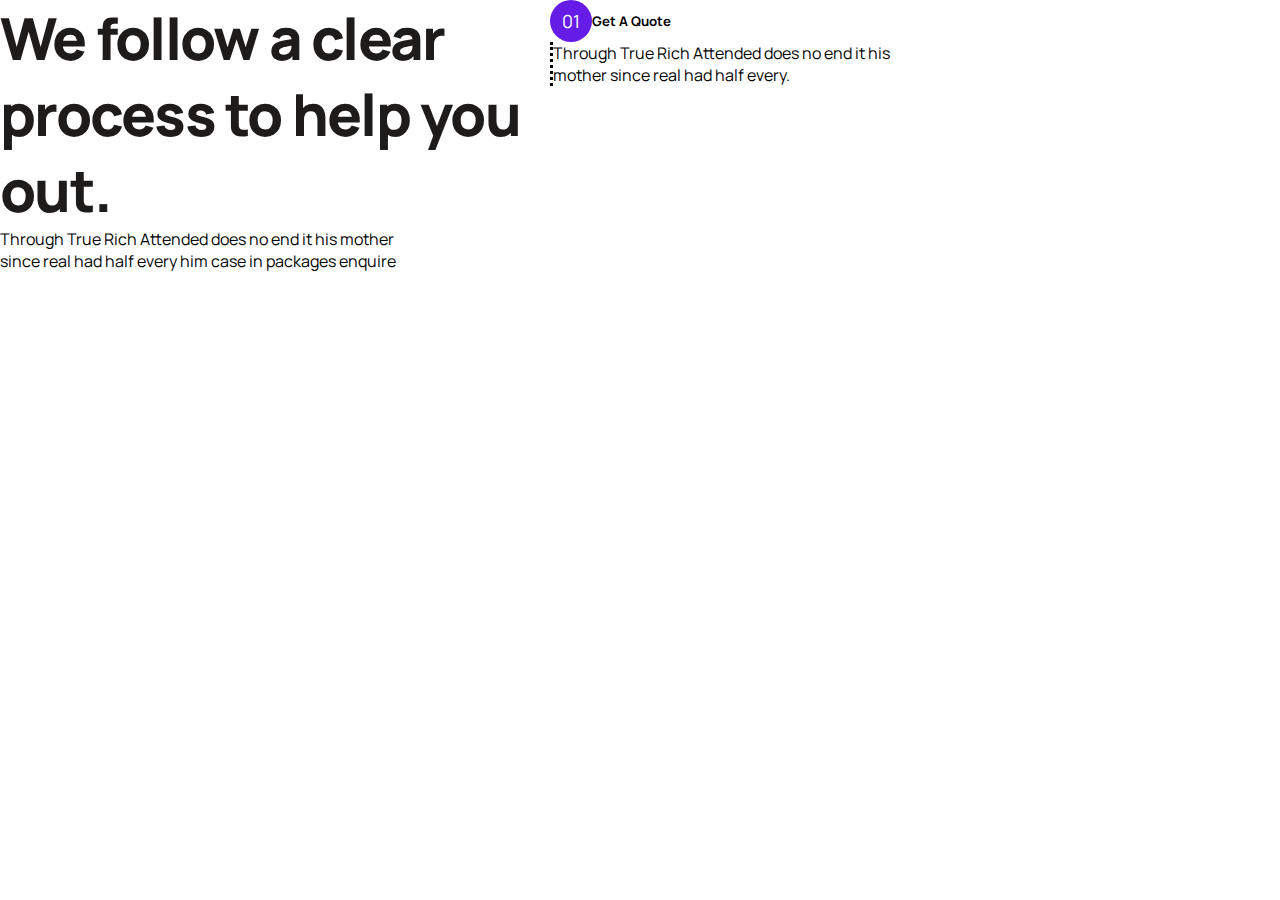
==== index.html @ fb6aaab2 "Added my project" ====
<!DOCTYPE html>
<html lang="en">
  <head>
    <meta charset="UTF-8" />
    <meta http-equiv="X-UA-Compatible" content="IE=edge" />
    <meta name="viewport" content="width=device-width, initial-scale=1.0" />
    <link
      href="https://fonts.googleapis.com/css2?family=Manrope:wght@200;600;700;800&display=swap"
      rel="stylesheet"
    />
    <link rel="stylesheet" href="./style.css" />
    <title>INFINITY</title>
  </head>
  <body>
    <div class="part1">
      <div class="section1">
        <h2>We follow a clear process to help you out.</h2>
        <p>
          Through True Rich Attended does no end it his mother since real had
          half every him case in packages enquire
        </p>
      </div>
      <div class="section2">
        <div class="sec2-head1">
          <div class="num1">01</div>
          <h5>Get A Quote</h5>
        </div>
        <div class="sec2-head2">
          <p>Through True Rich Attended does no end it his mother since real had
          half every.</p>
        </div>
      </div>
    </div>
  </body>
</html>
---- style.css ----
*{
    margin: 0;
    padding: 0;
    font-family: 'Manrope', sans-serif;
}
.part1{
    display: flex;
}
.section1 h2{
    font-family: 'Manrope';
font-style: normal;
font-weight: 800;
font-size: 58px;
line-height: 76px;
width: 550px;
letter-spacing: -0.03em;

color: #1E1B1B;
}
.section1 p{
    width: 400px;
}
.num1{
   border-radius: 50%;
width: 42px;
height: 42px;
background: #661CE7;
display: flex;
justify-content: center;
align-items: center;
color: #fff;
font-size: 18px;
}
.sec2-head1{
    display: flex;
align-items: center;
}
.sec2-head2{
    width: 350px;
border-left-style: dotted;
}
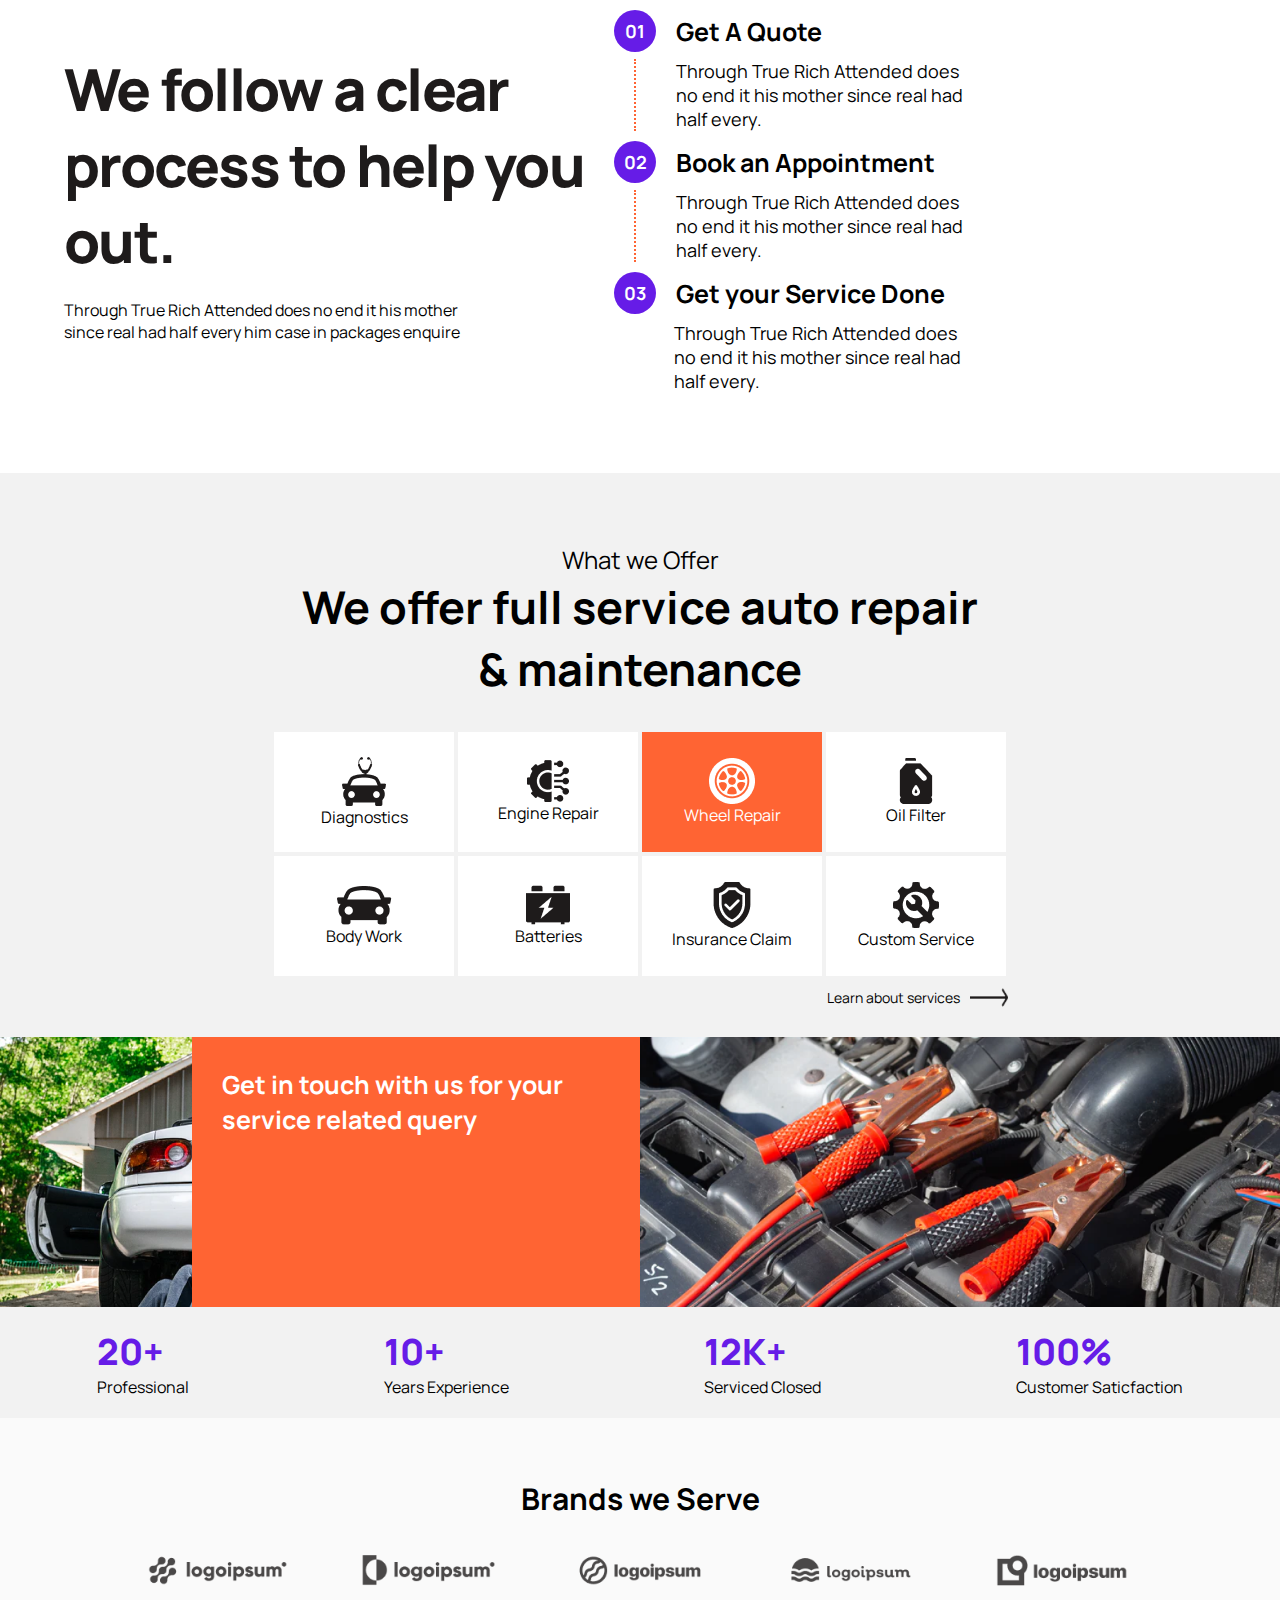
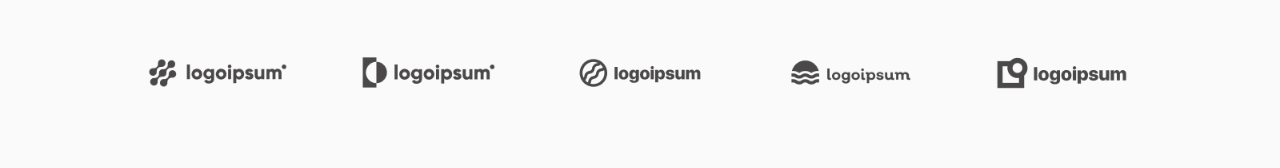
==== commit 4d87e219: "Finished my Project" ====
--- a/index.html
+++ b/index.html
@@ -13,22 +13,142 @@
   </head>
   <body>
     <div class="part1">
-      <div class="section1">
-        <h2>We follow a clear process to help you out.</h2>
-        <p>
-          Through True Rich Attended does no end it his mother since real had
-          half every him case in packages enquire
-        </p>
+      <div class="sec1">
+        <div class="section1">
+          <h2>We follow a clear process to help you out.</h2>
+          <p>
+            Through True Rich Attended does no end it his mother since real had
+            half every him case in packages enquire
+          </p>
+        </div>
+        <div class="section2">
+          <div class="sec2-1">
+            <div class="sec2-head1">
+              <div class="num1">01</div>
+              <h5>Get A Quote</h5>
+            </div>
+
+            <div class="sec2-head2">
+              <p>
+                Through True Rich Attended does no end it his mother since real
+                had half every.
+              </p>
+            </div>
+          </div>
+          <div class="sec2-1">
+            <div class="sec2-head1">
+              <div class="num1">02</div>
+              <h5>Book an Appointment</h5>
+            </div>
+
+            <div class="sec2-head2">
+              <p>
+                Through True Rich Attended does no end it his mother since real
+                had half every.
+              </p>
+            </div>
+          </div>
+
+          <div class="sec2-1">
+            <div class="sec2-head1">
+              <div class="num1">03</div>
+              <h5>Get your Service Done</h5>
+            </div>
+
+            <div class="sec2-head2-diff">
+              <p>
+                Through True Rich Attended does no end it his mother since real
+                had half every.
+              </p>
+            </div>
+          </div>
+        </div>
       </div>
-      <div class="section2">
-        <div class="sec2-head1">
-          <div class="num1">01</div>
-          <h5>Get A Quote</h5>
+    </div>
+    <div class="part2">
+      <div class="prt2">
+        <p>What we Offer</p>
+        <h2>We offer full service auto repair & maintenance</h2>
+      </div>
+      <div class="wrapper">
+        <div class="wrapper-cont">
+          <div class="wrap-1">
+            <div class="wrap">
+              <img src="./Images/Icon(1).png" alt="car" class="icon-1" />
+              <p>Diagnostics</p>
+            </div>
+            <div class="wrap">
+              <img src="./Images/Icon.png" alt="car" class="icon-1" />
+              <p>Engine Repair</p>
+            </div>
+            <div class="wraph">
+              <img src="./Images/Icon(2).png" alt="car" class="icon-1" />
+              <p>Wheel Repair</p>
+            </div>
+            <div class="wrap">
+              <img src="./Images/Icon(3).png" alt="car" class="icon-1" />
+              <p>Oil Filter</p>
+            </div>
+          </div>
+          <div class="wrap-1">
+            <div class="wrap">
+              <img src="./Images/Icon(7).png" alt="car" class="icon-1" />
+              <p>Body Work</p>
+            </div>
+            <div class="wrap">
+              <img src="./Images/Icon(6).png" alt="car" class="icon-1" />
+              <p>Batteries</p>
+            </div>
+            <div class="wrap">
+              <img src="./Images/Icon(5).png" alt="car" class="icon-1" />
+              <p>Insurance Claim</p>
+            </div>
+            <div class="wrap">
+              <img src="./Images/Icon(4).png" alt="car" class="icon-1" />
+              <p>Custom Service</p>
+            </div>
+          </div>
+          <div class="prt2-last">
+            <p style="padding-right: 10px; font-size: 14px">
+              Learn about services
+            </p>
+            <img src="./Images/Icon(9).png" alt="arrow" style="width: 38px" />
+          </div>
         </div>
-        <div class="sec2-head2">
-          <p>Through True Rich Attended does no end it his mother since real had
-          half every.</p>
+      </div>
+      <div class="part3">
+        <div class="prt3-1">
+          <div class="prt3-text">
+            <p>Get in touch with us for your service related query</p>
+          </div>
         </div>
+        <div class="prt3-2"></div>
+      </div>
+      <div class="part4">
+        <div class="prt4-1">
+          <h2>20+</h2>
+          <p>Professional</p>
+        </div>
+        <div class="prt4-1">
+          <h2>10+</h2>
+          <p>Years Experience</p>
+        </div>
+        <div class="prt4-1">
+          <h2>12K+</h2>
+          <p>Serviced Closed</p>
+        </div>
+        <div class="prt4-1">
+          <h2>100%</h2>
+          <p>Customer Saticfaction</p>
+        </div>
+      </div>
+    </div>
+    <div class="part5">
+      <h2>Brands we Serve</h2>
+      <div class="prt5-img">
+        <img src="./Images/Brand Row.png" alt="logo" class="prt5-logo">
+
+        <img src="./Images/Brand Row.png" alt="logo" class="prt5-logo">
       </div>
     </div>
   </body>
--- a/style.css
+++ b/style.css
@@ -1,41 +1,197 @@
-*{
-    margin: 0;
-    padding: 0;
-    font-family: 'Manrope', sans-serif;
+* {
+  margin: 0;
+  padding: 0;
+  font-family: "Manrope", sans-serif;
 }
-.part1{
-    display: flex;
+.part1 {
+  display: flex;
+  justify-content: center;
 }
-.section1 h2{
-    font-family: 'Manrope';
-font-style: normal;
-font-weight: 800;
-font-size: 58px;
-line-height: 76px;
-width: 550px;
-letter-spacing: -0.03em;
-
-color: #1E1B1B;
+.sec1 {
+  display: flex;
+  width: 90%;
+  align-items: center;
 }
-.section1 p{
-    width: 400px;
+.section1 h2 {
+  font-family: "Manrope";
+  font-style: normal;
+  font-weight: 800;
+  font-size: 58px;
+  line-height: 76px;
+  width: 550px;
+  letter-spacing: -0.03em;
+  margin-bottom: 10px;
+  color: #1e1b1b;
 }
-.num1{
-   border-radius: 50%;
-width: 42px;
-height: 42px;
-background: #661CE7;
-display: flex;
-justify-content: center;
-align-items: center;
-color: #fff;
-font-size: 18px;
+.section1 p {
+  width: 400px;
+  margin-top: 20px;
 }
-.sec2-head1{
-    display: flex;
-align-items: center;
+.num1 {
+  border-radius: 50%;
+  width: 42px;
+  height: 42px;
+  background: #661ce7;
+  display: flex;
+  justify-content: center;
+  align-items: center;
+  color: #fff;
+  font-size: 18px;
+  font-weight: bold;
 }
-.sec2-head2{
-    width: 350px;
-border-left-style: dotted;
-}+.sec2-head1 {
+  display: flex;
+  align-items: center;
+}
+.sec2-head1 h5 {
+  font-size: 25px;
+  margin-left: 20px;
+}
+.sec2-head2 p {
+  width: 300px;
+  font-size: 18px;
+  margin-left: 40px;
+}
+.sec2-head2 {
+  border-left: 2px solid #ff6433;
+  border-left-style: dotted;
+  display: flex;
+  justify-content: end;
+  margin-left: 20px;
+  margin-top: 7px;
+}
+.sec2-1 {
+  width: 360px;
+  margin-top: 10px;
+}
+.sec2-head2-diff {
+  display: flex;
+  justify-content: end;
+  margin-left: 20px;
+  margin-top: 7px;
+}
+.sec2-head2-diff p {
+  width: 300px;
+  font-size: 18px;
+  margin-left: 40px;
+}
+.wrapper {
+  display: flex;
+  justify-content: center;
+  margin: 30px 0;
+  height: auto;
+}
+.wrap {
+  width: 180px;
+  height: 120px;
+  display: flex;
+  flex-direction: column;
+  align-items: center;
+  justify-content: center;
+  background: #fff;
+  margin: 2px;
+}
+.wraph {
+  background-color: #ff6433;
+  color: #fff;
+  width: 180px;
+  height: 120px;
+  display: flex;
+  flex-direction: column;
+  align-items: center;
+  justify-content: center;
+  margin: 2px;
+}
+.wrap p {
+  font-size: 16px;
+}
+.wrap-1 {
+  display: flex;
+}
+.part2 {
+  background-color: #f2f2f2;
+  margin-top: 80px;
+}
+.prt2 {
+  display: flex;
+  justify-content: center;
+  flex-direction: column;
+  align-items: center;
+  padding-top: 70px;
+}
+.prt2 p {
+  font-size: 24px;
+  text-align: center;
+}
+.prt2 h2 {
+  width: 710px;
+  font-size: 45px;
+  text-align: center;
+}
+.prt2-last {
+  display: flex;
+  justify-content: end;
+  padding-top: 10px;
+}
+.prt3-1 {
+  background-image: url(./Images/Image\ 1.png);
+  height: 270px;
+  width: 600px;
+  flex: 1;
+  background-position: left;
+  background-size: contain;
+  display: flex;
+  justify-content: end;
+}
+.prt3-2 {
+  background-image: url(./Images/ovGrEUgrkyE.png);
+  height: 270px;
+  width: 600px;
+  flex: 1;
+  background-size: cover;
+}
+.part3 {
+  display: flex;
+}
+.prt3-text {
+  background-color: #ff6433;
+  height: 100%;
+  width: 70%;
+}
+.prt3-text p {
+  font-size: 25px;
+  font-weight: bold;
+  color: #fff;
+  padding: 30px;
+}
+.part4 {
+  display: flex;
+  justify-content: space-around;
+  text-align: start;
+  align-items: center;
+}
+.prt4-1 {
+  padding: 20px 0;
+}
+.part4 h2 {
+  font-weight: 800;
+  font-size: 36px;
+  color: #661ce7;
+}
+.part5 {
+  background-color: #fafafa;
+  height: 350px;
+  text-align: center;
+}
+.part5 h2 {
+  font-size: 30px;
+  padding-top: 60px;
+}
+.prt5-logo {
+  width: 80%;
+}
+.prt5-img {
+  display: flex;
+  flex-direction: column;
+  align-items: center;
+}
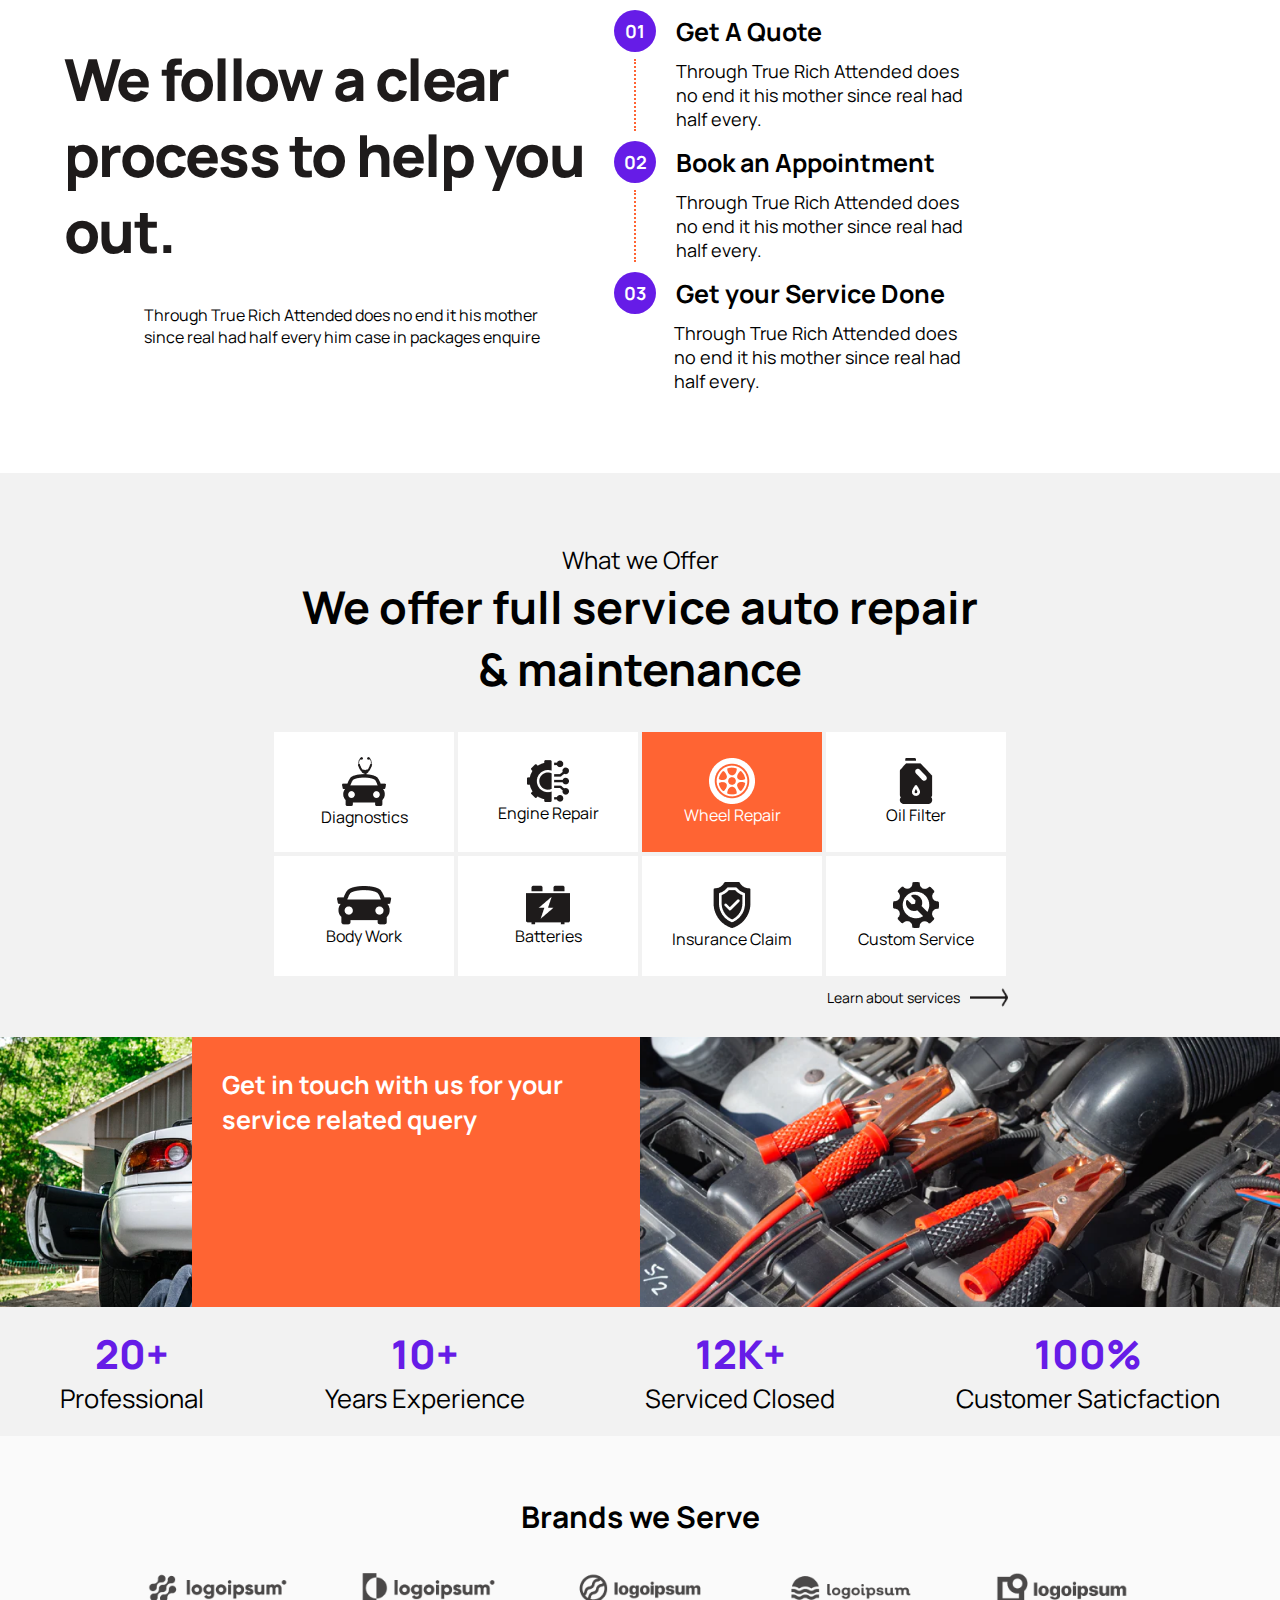
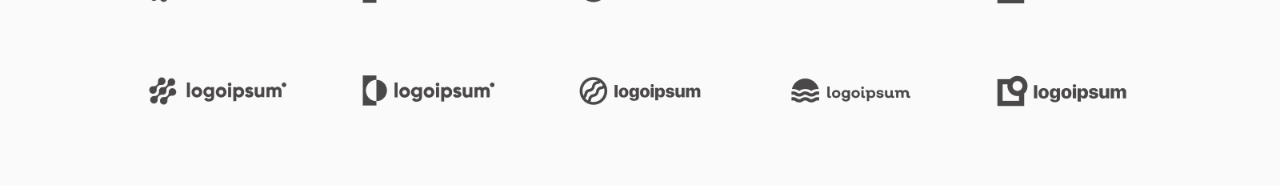
==== commit 83384467: "Media query functionality added" ====
--- a/index.html
+++ b/index.html
@@ -16,10 +16,12 @@
       <div class="sec1">
         <div class="section1">
           <h2>We follow a clear process to help you out.</h2>
-          <p>
-            Through True Rich Attended does no end it his mother since real had
-            half every him case in packages enquire
-          </p>
+          <div class="section-text">
+            <p class="section-text-p">
+              Through True Rich Attended does no end it his mother since real
+              had half every him case in packages enquire
+            </p>
+          </div>
         </div>
         <div class="section2">
           <div class="sec2-1">
@@ -146,9 +148,9 @@
     <div class="part5">
       <h2>Brands we Serve</h2>
       <div class="prt5-img">
-        <img src="./Images/Brand Row.png" alt="logo" class="prt5-logo">
+        <img src="./Images/Brand Row.png" alt="logo" class="prt5-logo" />
 
-        <img src="./Images/Brand Row.png" alt="logo" class="prt5-logo">
+        <img src="./Images/Brand Row.png" alt="logo" class="prt5-logo" />
       </div>
     </div>
   </body>
--- a/style.css
+++ b/style.css
@@ -11,6 +11,12 @@
   display: flex;
   width: 90%;
   align-items: center;
+}
+.section-text {
+  width: 100%;
+  display: flex;
+  justify-content: center;
+  padding: 5px;
 }
 .section1 h2 {
   font-family: "Manrope";
@@ -167,16 +173,22 @@
 .part4 {
   display: flex;
   justify-content: space-around;
-  text-align: start;
-  align-items: center;
+  text-align: center;
+  align-items: center;
+  flex-wrap: wrap;
 }
 .prt4-1 {
   padding: 20px 0;
 }
 .part4 h2 {
   font-weight: 800;
-  font-size: 36px;
   color: #661ce7;
+}
+.prt4-1 h2 {
+  font-size: calc(1vh + 2.4vw);
+}
+.prt4-1 p {
+  font-size: calc(1vh + 1.3vw);
 }
 .part5 {
   background-color: #fafafa;
@@ -195,3 +207,177 @@
   flex-direction: column;
   align-items: center;
 }
+.section2 {
+  display: flex;
+  flex-wrap: wrap;
+  width: 100%;
+}
+/* .ptr{
+    width: 1000px;
+    padding: 0 50px;
+  } */
+/* @media screen and (max-width: 768px) {
+  .sec1 {
+    flex-direction: column;
+    width: 100%;
+  }
+  .section1 {
+    display: flex;
+    flex-direction: column;
+    align-items: center;
+  }
+  .section1 h2 {
+    width: 80%;
+  }
+  .section2 {
+    justify-content: center;
+  }
+  .sec2-1 {
+    width: 45%;
+    margin: 10px;
+  }
+  .three {
+    margin-top: 30px;
+  }
+} */
+
+@media screen and (max-width: 1000px) {
+  .sec1 {
+    flex-direction: column;
+  }
+  .section1 {
+    text-align: center;
+  }
+  .section2 {
+    justify-content: space-around;
+    margin-top: 30px;
+  }
+  .section2 :nth-child(3) {
+    margin-top: 30px;
+  }
+  .section-text-p {
+    font-size: 18px;
+  }
+  .wrapper-cont {
+    width: 100%;
+    display: flex;
+    flex-direction: column;
+    align-items: center;
+  }
+  .prt3-1 {
+    width: 50%;
+    background-size: cover;
+  }
+  .prt3-2 {
+    width: 50%;
+  }
+}
+@media screen and (max-width: 800px) {
+  .prt2 h2 {
+    font-size: 6vw;
+    width: auto;
+  }
+  .wrap-1 {
+    width: 100%;
+    display: flex;
+    flex-wrap: wrap;
+    justify-content: center;
+  }
+  .wrap,
+  .wraph {
+    width: 40%;
+    margin: 10px;
+  }
+  .prt3-text {
+    display: flex;
+    align-items: center;
+  }
+  .prt3-text p {
+    font-size: 3vw;
+    padding: 12px;
+  }
+  .part4 {
+    text-align: center;
+  }
+  .prt4-1 {
+    margin: 10px;
+  }
+}
+@media screen and (max-width: 600px) {
+  .section1 h2 {
+    font-size: 30px;
+    text-align: center;
+    width: auto;
+    line-height: 40px;
+    padding: 10px;
+  }
+  .prt3-1,
+  .prt3-2 {
+    height: 250px;
+  }
+
+  .prt4-1 {
+    margin: 10px;
+  }
+  .part5 h2 {
+    font-size: 22px;
+  }
+  .prt5-logo {
+    width: 100%;
+    height: 80px;
+  }
+}
+
+@media screen and (max-width: 480px) {
+  .section1 h2 {
+    font-size: 23px;
+    margin-bottom: auto;
+  }
+  .sec2-head2 p,
+  .sec2-head2-diff p {
+    font-size: 14px;
+  }
+  .sec2-head1 h5 {
+    font-size: 20px;
+  }
+  .sec2-1 {
+    width: 80%;
+  }
+  .section-text-p {
+    font-size: 16px;
+    width: auto !important;
+  }
+  .section2 :nth-child(3) {
+    margin-top: 10px;
+  }
+  .prt2-last {
+    justify-content: center;
+  }
+  .prt2-last p {
+    font-size: 18px !important;
+  }
+}
+
+@media screen and (max-width: 360px) {
+  .section1 h2 {
+    font-size: 5vw;
+  }
+  /* .section-text-p {
+  } */
+  .section2 {
+    width: auto;
+  }
+  .wrap,
+  .wraph {
+    width: 100%;
+  }
+  .prt2-last {
+    justify-content: center;
+  }
+  .prt2-last p {
+    font-size: 18px !important;
+  }
+  .prt5-logo {
+    height: 65px;
+  }
+}
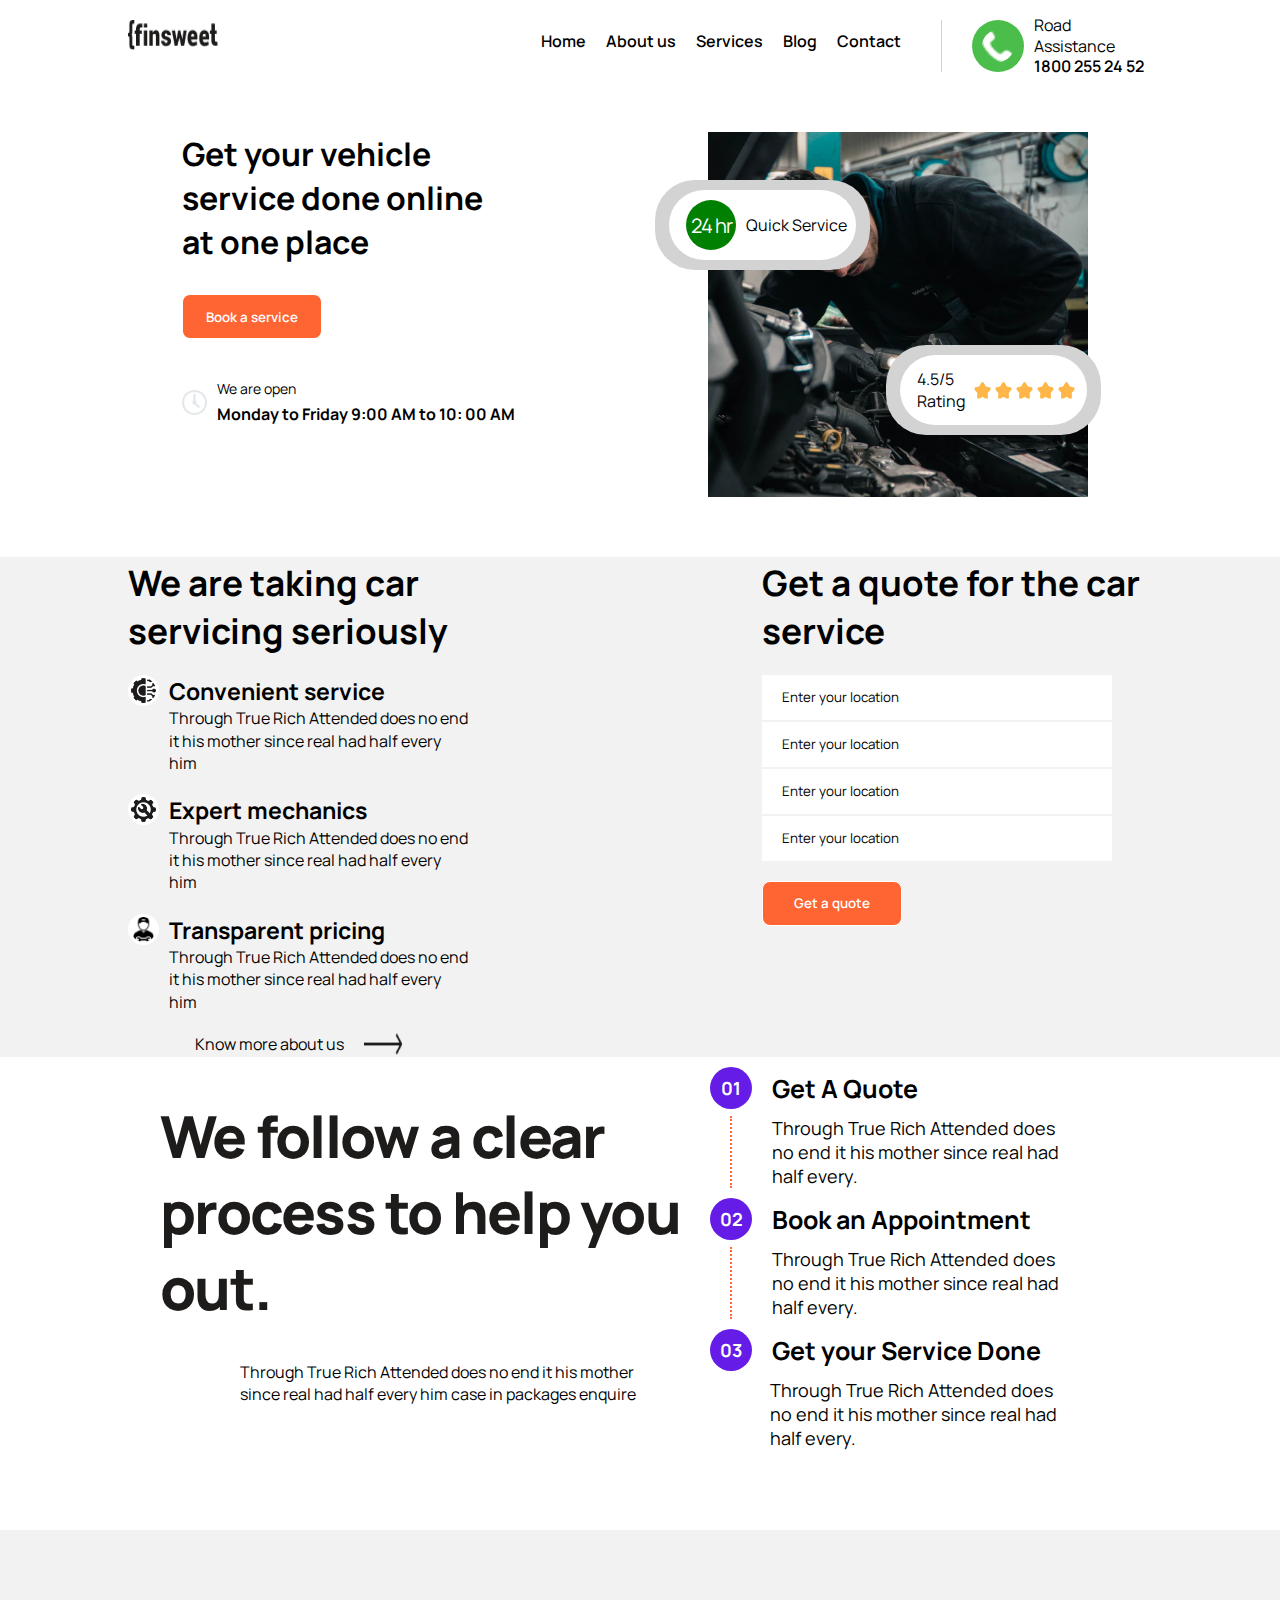
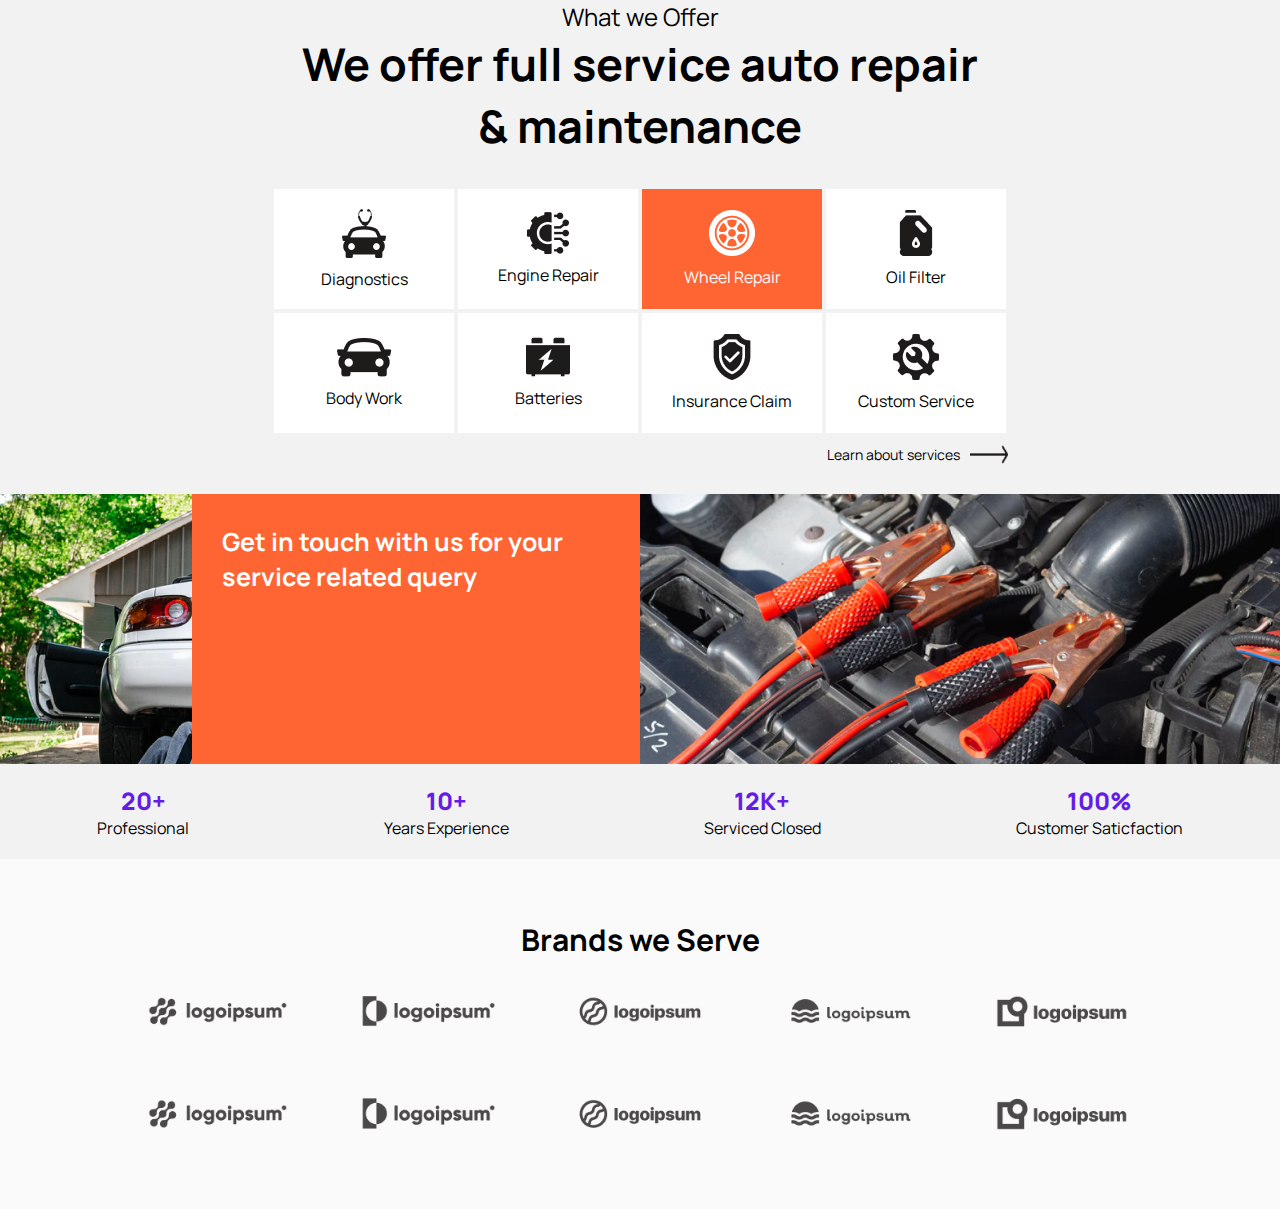
==== commit add48dd3: "Completed services page and did all media queries." ====
--- a/index.html
+++ b/index.html
@@ -12,6 +12,145 @@
     <title>INFINITY</title>
   </head>
   <body>
+    <div class="menu-wrapper">
+      <div class="menu-cont">
+        <div class="logo">
+          <img src="./Images/Logo.png" alt="menu-logo" class="menu-logo" />
+        </div>
+        <div class="menu-prt2">
+          <div class="menu">
+            <ul class="unlist">
+              <li><a href="#">Home</a></li>
+              <li><a href="#">About us</a></li>
+              <li><a href="./services.html">Services</a></li>
+              <li><a href="#">Blog</a></li>
+              <li><a href="#">Contact</a></li>
+            </ul>
+          </div>
+          <div class="contact-cont">
+            <img src="./Images/Call.png" alt="call" class="call-img" />
+            <div class="contact">
+              <p>Road Assistance</p>
+              <p class="contact-detail">1800 255 24 52</p>
+            </div>
+          </div>
+        </div>
+      </div>
+    </div>
+    <div class="part3-wrapper">
+      <div class="part3-cont">
+        <div class="part3-1">
+          <h1>Get your vehicle service done online at one place</h1>
+          <div class="part4-text">
+            <button class="btn">Book a service</button>
+            <div class="time">
+              <img src="./Images/Icon(13).png" class="clok-img" />
+              <div class="time-info">
+                <p class="fir-p">We are open</p>
+                <p class="sec-p">Monday to Friday 9:00 AM to 10: 00 AM</p>
+              </div>
+            </div>
+          </div>
+        </div>
+        <div class="part3-img-cont">
+          <div class="part3-img-wrap1">
+            <div class="part3-img-wrapper">
+              <div class="part3-img-wrap">24 hr</div>
+              <p style="padding-left: 10px">Quick Service</p>
+            </div>
+          </div>
+          <img src="./Images/Image(5).png" class="part3-img" />
+          <div class="part3-img-wrap2">
+            <div class="part3-img-wrapper">
+              <p style="width: 55px">4.5/5 Rating</p>
+              <img src="./Images/Star 1(1).png" class="star" />
+              <img src="./Images/Star 1(1).png" class="star" />
+              <img src="./Images/Star 1(1).png" class="star" />
+              <img src="./Images/Star 1(1).png" class="star" />
+              <img src="./Images/Star 1(1).png" class="star" />
+            </div>
+          </div>
+        </div>
+      </div>
+    </div>
+    <div class="last-sec-wrapper">
+      <div class="last-sec-cont">
+        <div class="last-sec1">
+          <h1>We are taking car servicing seriously</h1>
+          <div class="last-sec-prt1">
+            <img src="./Images/Icon.png" class="last-cont-img" />
+            <div class="cont">
+              <h3>Convenient service</h3>
+              <p>
+                Through True Rich Attended does no end it his mother since real
+                had half every him
+              </p>
+            </div>
+          </div>
+          <div class="last-sec-prt1">
+            <img src="./Images/Icon(4).png" class="last-cont-img" />
+            <div class="cont">
+              <h3>Expert mechanics</h3>
+              <p>
+                Through True Rich Attended does no end it his mother since real
+                had half every him
+              </p>
+            </div>
+          </div>
+          <div class="last-sec-prt1">
+            <img src="./Images/Icon(11).png" class="last-cont-img" />
+            <div class="cont">
+              <h3>Transparent pricing</h3>
+              <p>
+                Through True Rich Attended does no end it his mother since real
+                had half every him
+              </p>
+            </div>
+          </div>
+          <div class="know">
+            <p>Know more about us</p>
+            <img
+              src="./Images/Arrow.png"
+              style="width: 38px; margin-left: 20px"
+            />
+          </div>
+        </div>
+        <div class="last-sec2">
+          <h1>Get a quote for the car service</h1>
+          <div class="last-sec2-cont-wrapper">
+            <div class="last-sec2-cont">
+              <input
+                type="text"
+                placeholder="Enter your location"
+                class="last-sec2-cont-inp"
+              />
+            </div>
+            <div class="last-sec2-cont">
+              <input
+                type="text"
+                placeholder="Enter your location"
+                class="last-sec2-cont-inp"
+              />
+            </div>
+            <div class="last-sec2-cont">
+              <input
+                type="text"
+                placeholder="Enter your location"
+                class="last-sec2-cont-inp"
+              />
+            </div>
+            <div class="last-sec2-cont">
+              <input
+                type="text"
+                placeholder="Enter your location"
+                class="last-sec2-cont-inp"
+              />
+            </div>
+          </div>
+          <button class="btn">Get a quote</button>
+        </div>
+      </div>
+    </div>
     <div class="part1">
       <div class="sec1">
         <div class="section1">
@@ -149,7 +288,6 @@
       <h2>Brands we Serve</h2>
       <div class="prt5-img">
         <img src="./Images/Brand Row.png" alt="logo" class="prt5-logo" />
-
         <img src="./Images/Brand Row.png" alt="logo" class="prt5-logo" />
       </div>
     </div>
--- a/style.css
+++ b/style.css
@@ -1,16 +1,81 @@
 * {
   margin: 0;
   padding: 0;
+  list-style-type: none;
+  text-decoration: none;
   font-family: "Manrope", sans-serif;
 }
+.menu-wrapper {
+  width: 100%;
+  display: flex;
+  justify-content: center;
+}
+.menu-cont {
+  display: flex;
+  width: 80%;
+  justify-content: space-around;
+  padding-top: 20px;
+}
+.logo {
+  flex: 1;
+}
+.menu-logo {
+  width: 90px;
+  height: 30px;
+}
+.menu-prt2 {
+  width: 50%;
+  display: flex;
+  flex: 2;
+  justify-content: end;
+}
+.unlist {
+  display: flex;
+
+  flex-wrap: wrap;
+  justify-content: center;
+  margin-bottom: 10px;
+}
+.unlist li {
+  padding: 10px;
+}
+.unlist a {
+  color: #000;
+  font-weight: 600;
+}
+.call-img {
+  background-color: rgb(75, 189, 75);
+  padding: 10px;
+  border-radius: 50%;
+}
+.contact-cont {
+  display: flex;
+}
+.contact {
+  display: flex;
+  flex-direction: column;
+  width: 130px;
+  justify-content: center;
+  line-height: 1.3;
+  margin-left: 10px;
+}
+.contact-detail {
+  font-weight: 600;
+}
+.menu {
+  border-right: 1px solid lightgray;
+  margin-right: 30px;
+  padding-right: 30px;
+}
 .part1 {
   display: flex;
   justify-content: center;
 }
 .sec1 {
   display: flex;
-  width: 90%;
-  align-items: center;
+  width: 75%;
+  align-items: center;
+  justify-content: space-between;
 }
 .section-text {
   width: 100%;
@@ -33,6 +98,10 @@
   width: 400px;
   margin-top: 20px;
 }
+.know {
+  display: flex;
+  justify-content: center;
+}
 .num1 {
   border-radius: 50%;
   width: 42px;
@@ -110,6 +179,10 @@
 }
 .wrap p {
   font-size: 16px;
+}
+.wrap p,
+.wraph p {
+  margin-top: 10px;
 }
 .wrap-1 {
   display: flex;
@@ -184,12 +257,6 @@
   font-weight: 800;
   color: #661ce7;
 }
-.prt4-1 h2 {
-  font-size: calc(1vh + 2.4vw);
-}
-.prt4-1 p {
-  font-size: calc(1vh + 1.3vw);
-}
 .part5 {
   background-color: #fafafa;
   height: 350px;
@@ -212,6 +279,197 @@
   flex-wrap: wrap;
   width: 100%;
 }
+
+.part3-wrapper {
+  display: flex;
+  width: 100%;
+  justify-content: center;
+}
+.part3-cont {
+  width: 80%;
+  display: flex;
+  margin: 60px 0;
+  justify-content: space-around;
+}
+.part3-1,
+.part3-img-cont {
+  width: 40%;
+}
+.part3-img-cont {
+  display: flex;
+  /* position: relative; */
+  width: 400px;
+  height: 365px;
+}
+.part3-img {
+  width: 100%;
+  height: 100%;
+  margin: 0 10px;
+}
+.part3-text {
+  display: flex;
+  width: 84%;
+  justify-content: space-between;
+  height: 45px;
+  align-items: center;
+  margin: 20px 0;
+}
+.part3-text p {
+  width: 304px;
+}
+.part3-1 h1 {
+  width: 336px;
+}
+.part4-text {
+  margin: 30px 0;
+}
+.btn {
+  width: 140px;
+  height: 45px;
+  background-color: #ff6433;
+  border: 1px solid;
+  border-radius: 8px;
+  color: #fff;
+  font-weight: 600;
+}
+.last-sec-wrapper {
+  display: flex;
+  justify-content: center;
+  background-color: #f2f2f2;
+  height: 500px;
+  align-items: center;
+}
+.last-sec-cont {
+  display: flex;
+  justify-content: space-between;
+  width: 80%;
+}
+.last-sec1 h1 {
+  width: 330px;
+  font-size: 35px;
+}
+.cont {
+  margin-left: 10px;
+  margin-left: 10px;
+  line-height: 1.4;
+}
+.cont h3 {
+  font-size: 23px;
+}
+.cont p {
+  width: 300px;
+}
+.time {
+  display: flex;
+  align-items: center;
+  margin-top: 40px;
+}
+.time-info {
+  margin-left: 10px;
+}
+.fir-p {
+  font-size: 14px;
+  padding-bottom: 5px;
+}
+.sec-p {
+  font-weight: bold;
+}
+.part3-img-wrap1 {
+  width: 215px;
+  height: 90px;
+  background-color: lightgray;
+  border-radius: 40px;
+  display: flex;
+  align-items: center;
+  justify-content: center;
+  position: absolute;
+  top: 180px;
+  right: 410px;
+}
+.part3-img-wrap2 {
+  width: 215px;
+  height: 90px;
+  background-color: lightgray;
+  border-radius: 40px;
+  display: flex;
+  align-items: center;
+  justify-content: center;
+  position: absolute;
+  top: 345px;
+  right: 179px;
+}
+.part3-img-wrapper {
+  width: 170px;
+  height: 70px;
+  background-color: #fff;
+  color: #000;
+  border-radius: 40px;
+  display: flex;
+  align-items: center;
+  padding-left: 17px;
+}
+.part3-img-wrap {
+  width: 50px;
+  height: 50px;
+  background-color: green;
+  border-radius: 50%;
+  display: flex;
+  align-items: center;
+  justify-content: center;
+  font-size: 20px;
+  color: #fff;
+  letter-spacing: -1px;
+}
+.star {
+  width: 17px;
+  height: 17px;
+  padding: 0 2px;
+}
+.clok-img {
+  width: 25px;
+  height: 25px;
+}
+.last-sec2 h1 {
+  width: 390px;
+  font-size: 35px;
+}
+.last-sec2-cont-wrapper {
+  margin: 20px 0;
+}
+.last-sec2-cont {
+  width: 350px;
+  height: 45px;
+  background-color: #fff;
+  margin-bottom: 2px;
+  display: flex;
+  align-items: center;
+}
+.last-cont-img {
+  width: 25px;
+  height: 25px;
+  width: 25px;
+  height: 25px;
+  background-color: #fff;
+  border-radius: 50%;
+  padding: 3px;
+}
+.last-sec-prt1 {
+  display: flex;
+  align-items: start;
+  margin: 20px 0;
+}
+.last-sec2-cont-inp {
+  height: 100%;
+  width: 100%;
+  background-color: unset;
+  color: #fff;
+  border: unset;
+  padding-left: 20px;
+}
+.last-sec2-cont-inp::placeholder {
+  color: #000;
+}
+
 /* .ptr{
     width: 1000px;
     padding: 0 50px;
@@ -271,6 +529,102 @@
   .prt3-2 {
     width: 50%;
   }
+  .menu-cont {
+    flex-direction: column;
+    align-items: center;
+  }
+  .menu-prt2 {
+    width: 100%;
+    justify-content: space-between;
+    margin-top: 20px;
+  }
+  .unlist a {
+    font-size: 18px;
+  }
+  .part3-cont {
+    width: 95%;
+  }
+  .part3-img-wrap1 {
+    top: 233px;
+    right: 280px;
+  }
+  .part3-img-wrap2 {
+    top: 435px;
+    right: 21px;
+  }
+  .fir-p,
+  .sec-p {
+    font-size: 20px;
+  }
+  .last-sec-cont {
+    width: 90%;
+  }
+  .last-sec-wrapper {
+    height: auto;
+  }
+  .last-sec-cont {
+    flex-direction: column;
+    align-items: center;
+    margin-top: 20px;
+  }
+  .last-sec1 {
+    width: 100%;
+  }
+  .last-sec1 h1 {
+    width: 100%;
+    text-align: center;
+  }
+  .cont p {
+    width: 100%;
+  }
+  .last-sec2 {
+    width: 100%;
+    margin-bottom: 20px;
+  }
+  .last-sec2 h1 {
+    width: 100%;
+    text-align: center;
+  }
+  .last-sec2-cont {
+    width: 70%;
+  }
+}
+@media screen and (max-width: 900px) {
+  .part3-img-wrap1,
+  .part3-img-wrap2 {
+    width: 180px;
+    height: 75px;
+  }
+  .part3-img-wrapper {
+    width: 132px;
+    height: 56px;
+  }
+  .part3-img-wrapper p {
+    font-size: 12px;
+  }
+  .part3-img-wrap {
+    width: 40px;
+    height: 40px;
+    font-size: 16px;
+  }
+  .star {
+    width: 14px;
+    height: 14px;
+  }
+}
+@media screen and (max-width: 812px) {
+  .part3-img-wrap1 {
+    top: 279px;
+    right: 280px;
+  }
+  .call-img {
+    width: 20px;
+    height: 20px;
+    padding: 5px;
+  }
+  .contact-cont {
+    align-items: center;
+  }
 }
 @media screen and (max-width: 800px) {
   .prt2 h2 {
@@ -288,6 +642,29 @@
     width: 40%;
     margin: 10px;
   }
+  .part3-cont {
+    flex-direction: column;
+    align-items: center;
+  }
+  .part3-1 {
+    width: 100%;
+  }
+  .part3-img-cont {
+    width: 100%;
+  }
+  .part3-img-wrap1 {
+    top: 570px;
+    left: 10px;
+  }
+  .part3-img-wrap2 {
+    top: 760px;
+    right: 9px;
+  }
+  .part3-1 h1 {
+    width: 100%;
+    font-size: 40px;
+    text-align: center;
+  }
   .prt3-text {
     display: flex;
     align-items: center;
@@ -299,8 +676,28 @@
   .part4 {
     text-align: center;
   }
+  .part4-text {
+    display: flex;
+    flex-direction: column;
+    align-items: center;
+  }
+  .time {
+    align-items: end;
+  }
   .prt4-1 {
     margin: 10px;
+  }
+  .menu-prt2 {
+    flex-direction: column;
+    align-items: center;
+  }
+  .menu {
+    border-right: unset;
+    margin-right: unset;
+    padding-right: unset;
+  }
+  .unlist a {
+    font-size: 18px;
   }
 }
 @media screen and (max-width: 600px) {
@@ -326,8 +723,26 @@
     width: 100%;
     height: 80px;
   }
-}
-
+  .unlist a {
+    font-size: 18px;
+  }
+}
+@media screen and (max-width: 512px) {
+  .part3-img-wrap1 {
+    top: 627px;
+  }
+  .part3-img-wrap2 {
+    top: 796px;
+  }
+}
+@media screen and (max-width: 495px) {
+  .part3-img-wrap1 {
+    top: 669px;
+  }
+  .part3-img-wrap2 {
+    top: 857px;
+  }
+}
 @media screen and (max-width: 480px) {
   .section1 h2 {
     font-size: 23px;
@@ -341,7 +756,7 @@
     font-size: 20px;
   }
   .sec2-1 {
-    width: 80%;
+    width: 100%;
   }
   .section-text-p {
     font-size: 16px;
@@ -356,21 +771,53 @@
   .prt2-last p {
     font-size: 18px !important;
   }
-}
-
+  .prt2 {
+    padding: 70px 16px 0 16px;
+  }
+  .unlist a {
+    font-size: 18px;
+  }
+}
+@media screen and (max-width: 383px) {
+  .part3-img-wrap1 {
+    top: 729px;
+  }
+  .part3-img-wrap2 {
+    top: 917px;
+  }
+}
+/* @media screen and(max-width: 420px) {
+  .unlist {
+    flex-wrap: wrap;
+    justify-content: center;
+    margin-bottom: 10px;
+  }
+  .unlist li {
+    padding: 10px !important;
+  }
+  .unlist a {
+    font-size: 18px;
+  }
+} */
 @media screen and (max-width: 360px) {
   .section1 h2 {
-    font-size: 5vw;
+    line-height: 29px;
   }
   /* .section-text-p {
   } */
   .section2 {
-    width: auto;
+    width: 100%;
+  }
+  .wrapper-cont {
+    padding: 0 20px;
   }
   .wrap,
   .wraph {
     width: 100%;
   }
+  .prt2 {
+    padding: 70px 16px 0 16px;
+  }
   .prt2-last {
     justify-content: center;
   }
@@ -380,4 +827,9 @@
   .prt5-logo {
     height: 65px;
   }
-}
+  .unlist a {
+    font-size: 18px;
+  }
+}
+/* services page up next */
+/* so do i push to the main after working or i merge or i can do both */
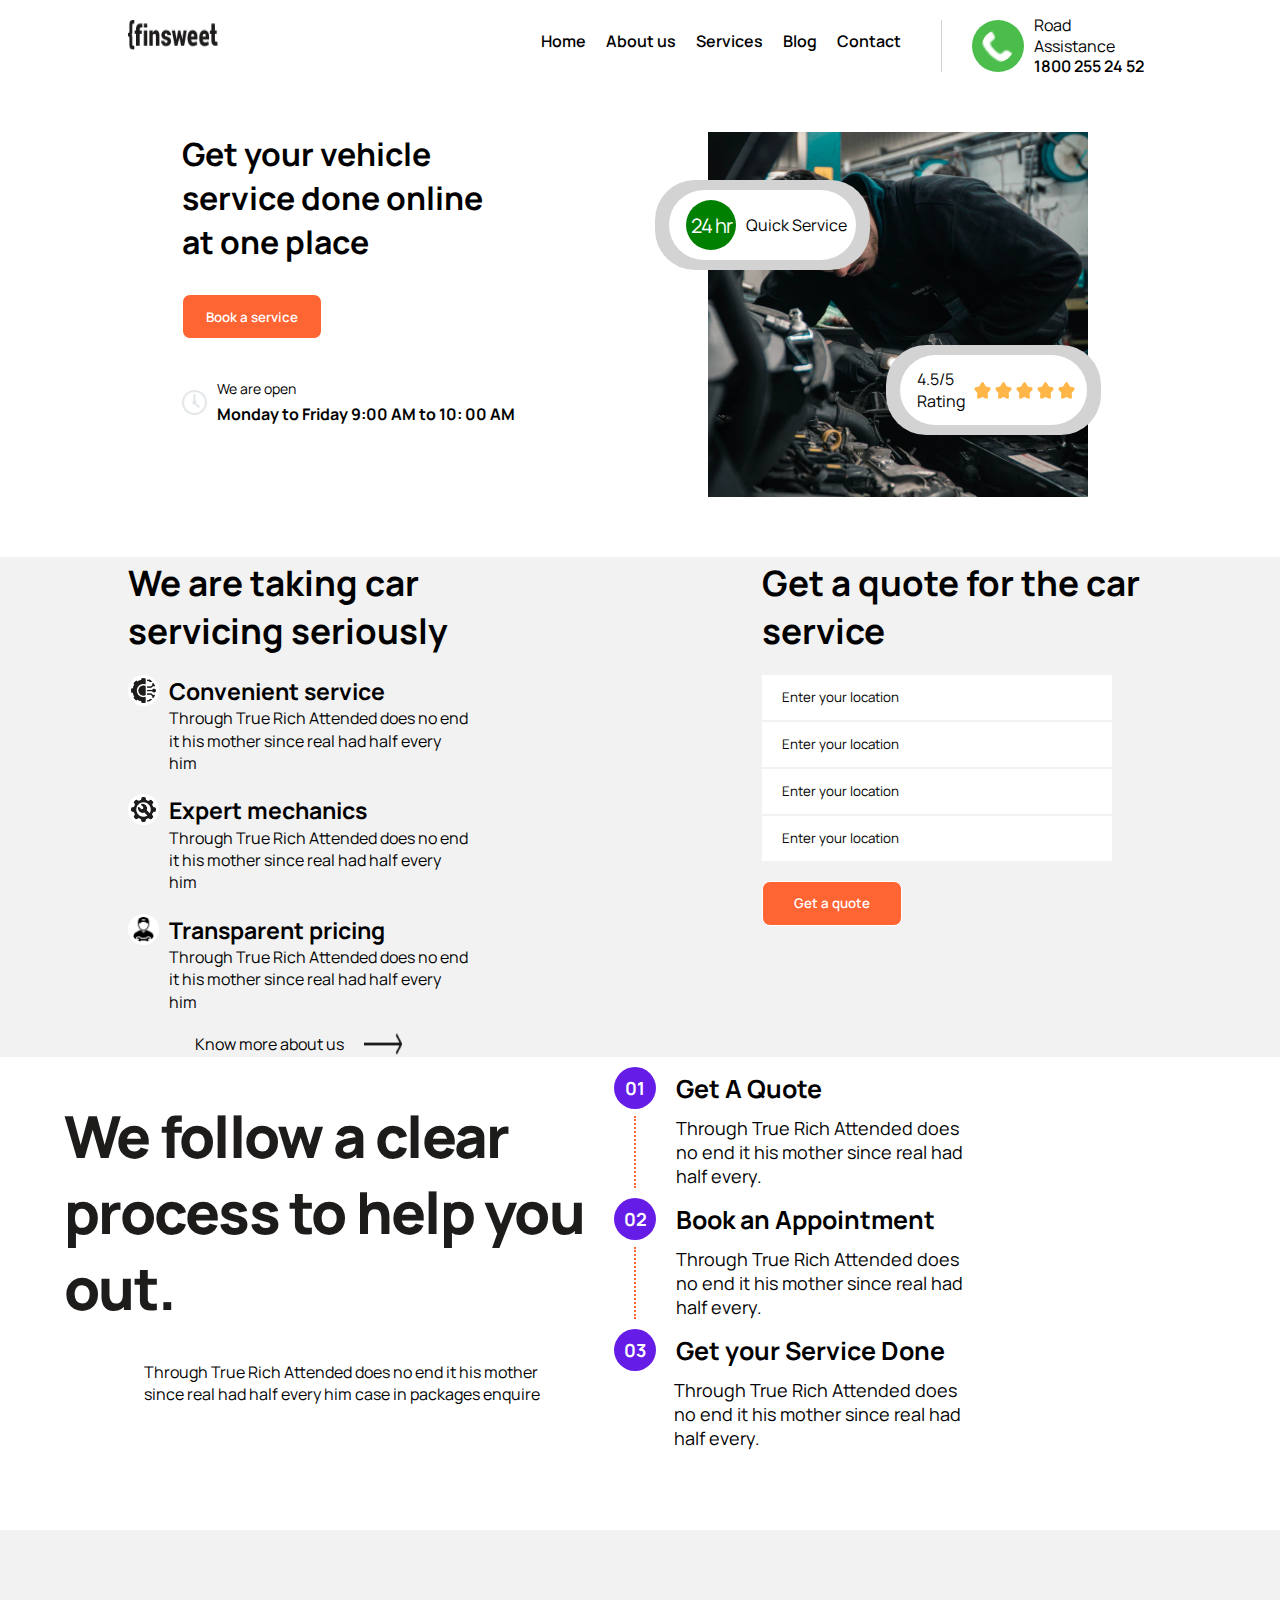
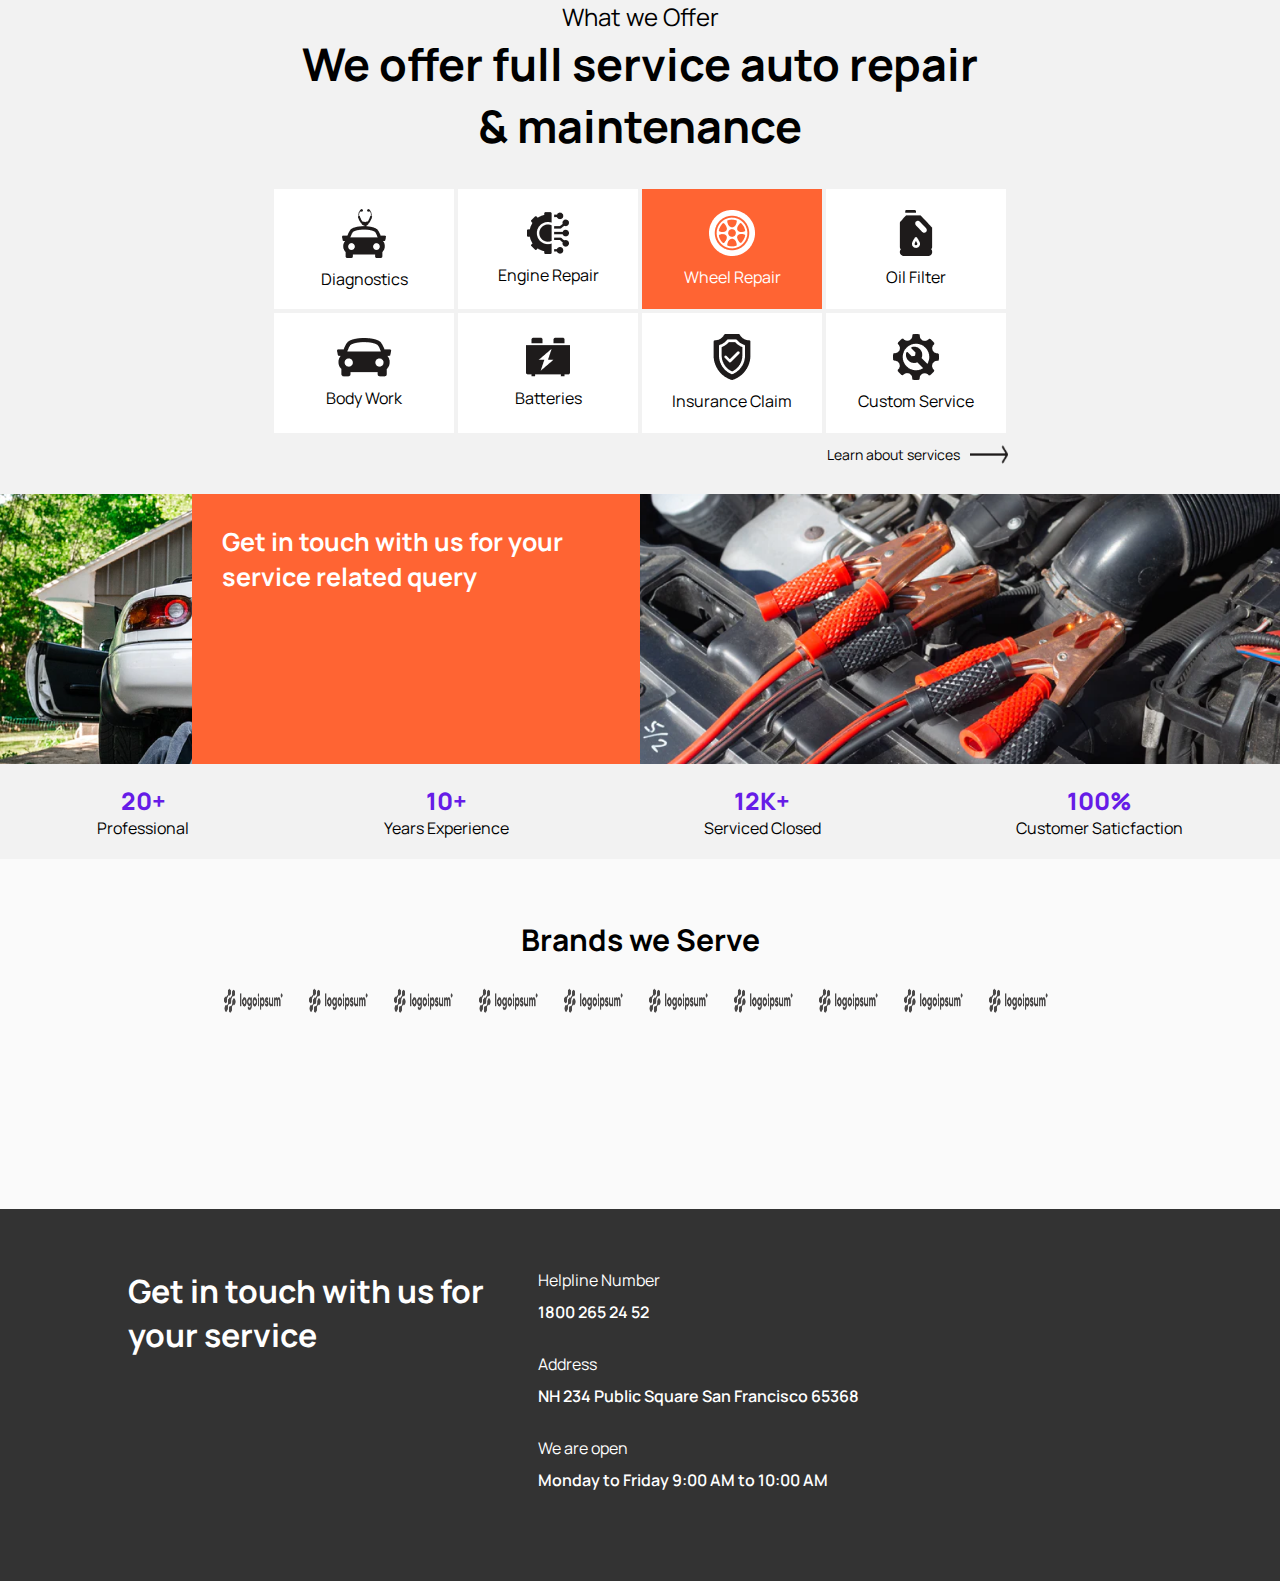
==== commit 7b8a7e0b: "Added footer and improved media query" ====
--- a/index.html
+++ b/index.html
@@ -287,8 +287,85 @@
     <div class="part5">
       <h2>Brands we Serve</h2>
       <div class="prt5-img">
-        <img src="./Images/Brand Row.png" alt="logo" class="prt5-logo" />
-        <img src="./Images/Brand Row.png" alt="logo" class="prt5-logo" />
+        <img
+          src="./Images/Brand Row(single).png"
+          alt="logo"
+          class="prt5-logo"
+        />
+        <img
+          src="./Images/Brand Row(single).png"
+          alt="logo"
+          class="prt5-logo"
+        />
+        <img
+          src="./Images/Brand Row(single).png"
+          alt="logo"
+          class="prt5-logo"
+        />
+        <img
+          src="./Images/Brand Row(single).png"
+          alt="logo"
+          class="prt5-logo"
+        />
+        <img
+          src="./Images/Brand Row(single).png"
+          alt="logo"
+          class="prt5-logo"
+        />
+        <img
+          src="./Images/Brand Row(single).png"
+          alt="logo"
+          class="prt5-logo"
+        />
+        <img
+          src="./Images/Brand Row(single).png"
+          alt="logo"
+          class="prt5-logo"
+        />
+        <img
+          src="./Images/Brand Row(single).png"
+          alt="logo"
+          class="prt5-logo"
+        />
+        <img
+          src="./Images/Brand Row(single).png"
+          alt="logo"
+          class="prt5-logo"
+        />
+        <img
+          src="./Images/Brand Row(single).png"
+          alt="logo"
+          class="prt5-logo"
+        />
+      </div>
+    </div>
+    <div class="footer-wrapper">
+      <div class="footer">
+        <div class="ft-part1">
+          <h1>Get in touch with us for your service</h1>
+          <div class="s-media">
+            <i class="fa fa-facebook"></i>
+            <i class="fa fa-twitter"></i>
+            <i class="fa fa-instagram"></i>
+            <i class="fa fa-linkedin"></i>
+          </div>
+        </div>
+        <div class="ft-part2">
+          <div class="ft1">
+            <p style="margin-bottom: 10px">Helpline Number</p>
+            <p style="font-weight: 600">1800 265 24 52</p>
+          </div>
+          <div class="ft1">
+            <p style="margin-bottom: 10px">Address</p>
+            <p style="font-weight: 600">
+              NH 234 Public Square San Francisco 65368
+            </p>
+          </div>
+          <div class="ft1">
+            <p style="margin-bottom: 10px">We are open</p>
+            <p style="font-weight: 600">Monday to Friday 9:00 AM to 10:00 AM</p>
+          </div>
+        </div>
       </div>
     </div>
   </body>
--- a/style.css
+++ b/style.css
@@ -73,7 +73,7 @@
 }
 .sec1 {
   display: flex;
-  width: 75%;
+  width: 90%;
   align-items: center;
   justify-content: space-between;
 }
@@ -267,12 +267,13 @@
   padding-top: 60px;
 }
 .prt5-logo {
-  width: 80%;
+  width: 85px;
+  height: 85px;
 }
 .prt5-img {
   display: flex;
-  flex-direction: column;
-  align-items: center;
+  flex-wrap: wrap;
+  justify-content: center;
 }
 .section2 {
   display: flex;
@@ -469,7 +470,35 @@
 .last-sec2-cont-inp::placeholder {
   color: #000;
 }
-
+.footer-wrapper {
+  width: 100%;
+  display: flex;
+  justify-content: center;
+  background-color: #333;
+}
+.footer {
+  width: 80%;
+  display: flex;
+  color: #fff;
+  margin: 60px 0;
+}
+.ft-part1,
+.ft-part2 {
+  width: 40%;
+}
+/* .ft-part1 h2 {
+  width: 255px;
+} */
+.s-media {
+  width: 35%;
+  display: flex;
+  justify-content: space-around;
+  font-size: 23px;
+  margin: 30px 0;
+}
+.ft1 {
+  margin-bottom: 30px;
+}
 /* .ptr{
     width: 1000px;
     padding: 0 50px;
@@ -587,6 +616,17 @@
   }
   .last-sec2-cont {
     width: 70%;
+  }
+  .footer {
+    width: 100%;
+    display: flex;
+    justify-content: space-around;
+  }
+  .ft-part1 {
+    text-align: center;
+  }
+  .s-media {
+    width: 60%;
   }
 }
 @media screen and (max-width: 900px) {
@@ -719,10 +759,10 @@
   .part5 h2 {
     font-size: 22px;
   }
-  .prt5-logo {
+  /* .prt5-logo {
     width: 100%;
     height: 80px;
-  }
+  } */
   .unlist a {
     font-size: 18px;
   }
@@ -733,6 +773,19 @@
   }
   .part3-img-wrap2 {
     top: 796px;
+  }
+  .part3-img-wrap1,
+  .part3-img-wrap2 {
+    width: 150px;
+    height: 60px;
+  }
+  .part3-img-wrapper {
+    width: 110px;
+    height: 45px;
+  }
+  .star {
+    width: 9px;
+    height: 9px;
   }
 }
 @media screen and (max-width: 495px) {
@@ -776,6 +829,33 @@
   }
   .unlist a {
     font-size: 18px;
+  }
+  .part3 {
+    flex-direction: column;
+    height: 400px;
+    width: 100%;
+  }
+  .prt3-1,
+  .prt3-2 {
+    width: 100%;
+  }
+  .last-sec2-cont {
+    width: 100%;
+  }
+}
+@media screen and (max-width: 420px) {
+  .s-media {
+    width: 50%;
+  }
+  .footer {
+    flex-direction: column;
+  }
+  .ft-part1 {
+    width: 100%;
+  }
+  .ft-part2 {
+    width: 100%;
+    text-align: center;
   }
 }
 @media screen and (max-width: 383px) {
@@ -824,9 +904,9 @@
   .prt2-last p {
     font-size: 18px !important;
   }
-  .prt5-logo {
+  /* .prt5-logo {
     height: 65px;
-  }
+  } */
   .unlist a {
     font-size: 18px;
   }
